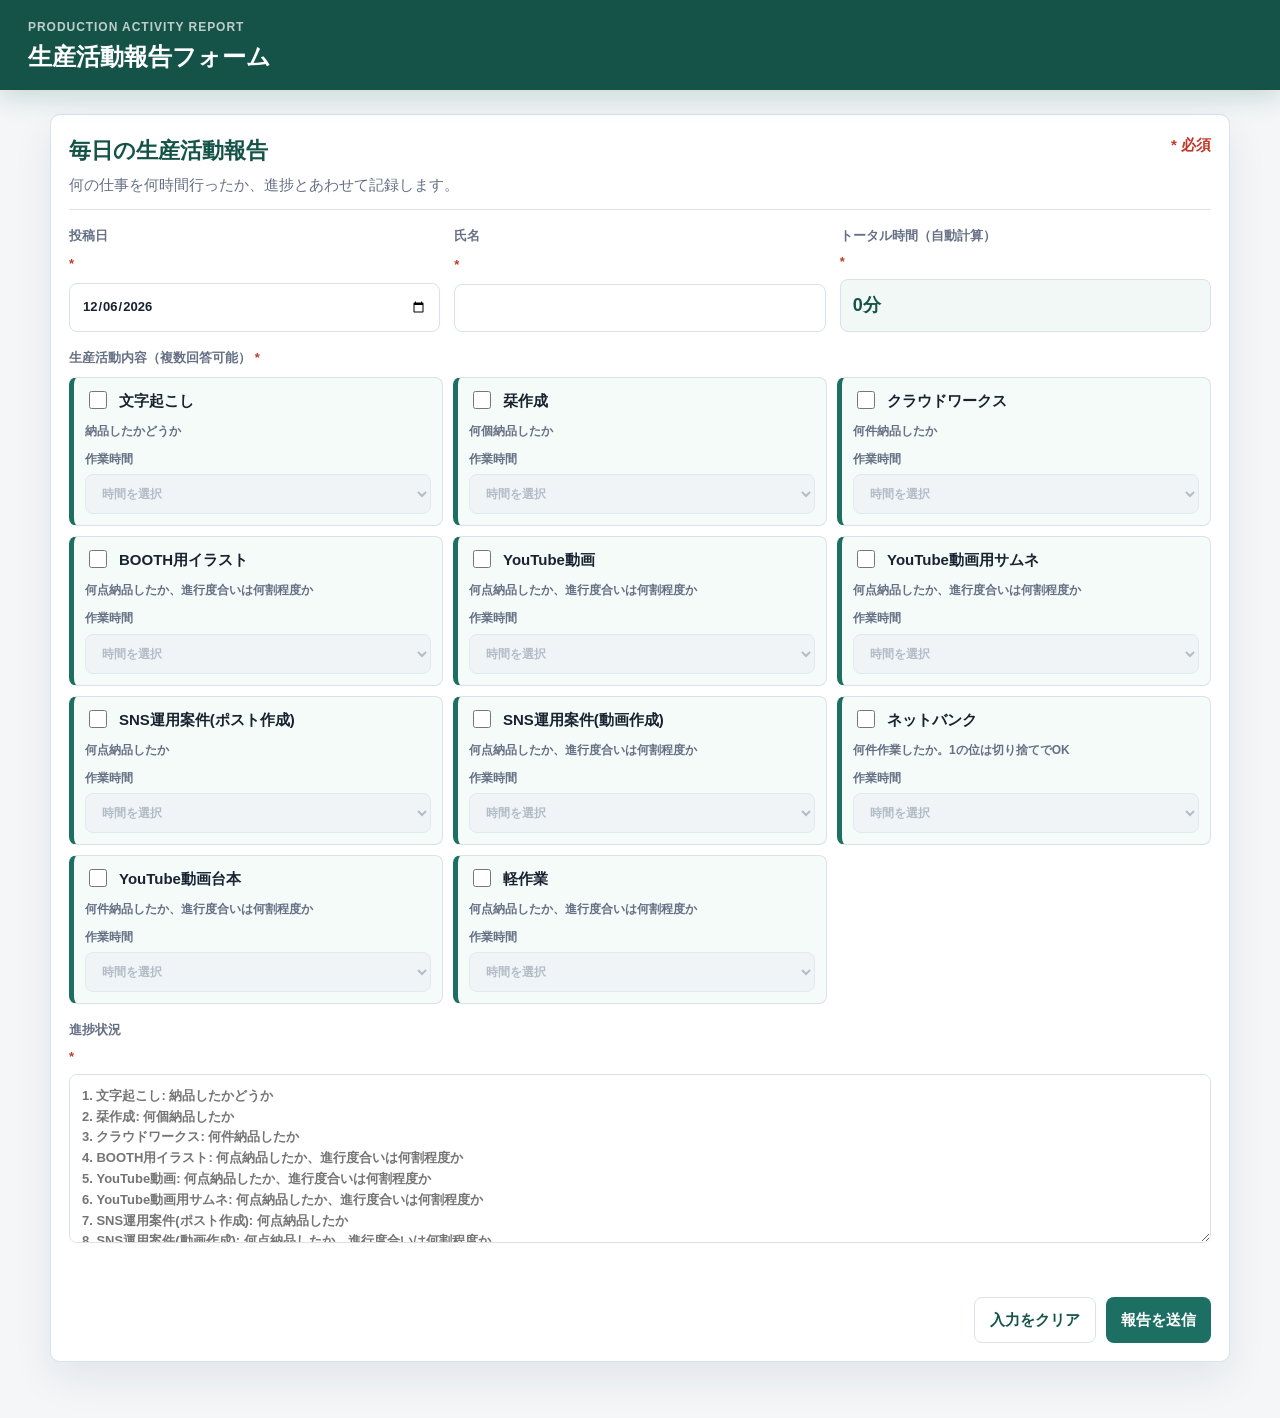
==== index.html @ f0c2f80b "Create production activity admin copy 2" ====
<!DOCTYPE html>
<html lang="ja">
<head>
  <meta charset="UTF-8">
  <meta name="viewport" content="width=device-width, initial-scale=1.0">
  <title>生産活動報告フォーム</title>
  <link rel="stylesheet" href="style.css?v=20260706-summary-chart-colors">
</head>
<body data-page="form">
  <header class="site-header">
    <div>
      <p class="eyebrow">Production Activity Report</p>
      <h1>生産活動報告フォーム</h1>
    </div>
  </header>

  <main class="form-shell">
    <section class="form-panel" aria-labelledby="report-title">
      <div class="panel-head">
        <div>
          <h2 id="report-title">毎日の生産活動報告</h2>
          <p>何の仕事を何時間行ったか、進捗とあわせて記録します。</p>
        </div>
        <span class="required-note">* 必須</span>
      </div>

      <form id="report-form" autocomplete="off">
        <div class="form-grid">
          <label>
            投稿日 <span class="required">*</span>
            <input type="date" id="report-date" required>
          </label>

          <label>
            氏名 <span class="required">*</span>
            <input type="text" id="report-name" required>
          </label>

          <label>
            トータル時間（自動計算） <span class="required">*</span>
            <input type="text" id="report-minutes-display" class="total-time-input" value="0分" readonly>
            <input type="hidden" id="report-minutes" value="0">
          </label>
        </div>

        <section class="field-block">
          <div class="field-title">生産活動内容（複数回答可能） <span class="required">*</span></div>
          <div id="activity-list" class="activity-grid"></div>
        </section>

        <label class="progress-field">
          進捗状況 <span class="required">*</span>
          <textarea id="report-progress" rows="7" required></textarea>
        </label>

        <div id="form-message" class="form-message" role="status" aria-live="polite"></div>

        <div class="form-actions">
          <button type="button" class="secondary-button" id="clear-form">入力をクリア</button>
          <button type="submit" class="primary-button">報告を送信</button>
        </div>
      </form>
    </section>
  </main>

  <script src="config.js?v=20260706-soft-date-check"></script>
  <script src="app.js?v=20260706-soft-date-check"></script>
</body>
</html>
---- style.css ----
:root {
  --bg: #f4f6f8;
  --card: #ffffff;
  --panel: #f9fbfd;
  --text: #182230;
  --muted: #667085;
  --line: #d9e1ea;
  --primary: #1d6f63;
  --primary-dark: #155348;
  --accent: #2e75b6;
  --danger: #c0392b;
  --warn: #b56a00;
  --shadow: 0 16px 40px rgba(24, 34, 48, 0.08);
}

* {
  box-sizing: border-box;
}

body {
  margin: 0;
  color: var(--text);
  background: var(--bg);
  font-family: "Yu Gothic UI", "Meiryo", "Hiragino Kaku Gothic ProN", sans-serif;
  font-size: 15px;
  line-height: 1.6;
}

button,
input,
select,
textarea {
  font: inherit;
}

button {
  cursor: pointer;
}

.site-header {
  position: sticky;
  top: 0;
  z-index: 10;
  display: flex;
  align-items: center;
  justify-content: space-between;
  gap: 16px;
  padding: 18px 28px;
  color: #fff;
  background: #155348;
  box-shadow: 0 8px 24px rgba(21, 83, 72, 0.18);
}

.site-header h1 {
  margin: 0;
  font-size: 24px;
  line-height: 1.3;
}

.eyebrow {
  margin: 0 0 4px;
  color: rgba(255, 255, 255, 0.72);
  font-size: 12px;
  font-weight: 800;
  letter-spacing: 0.08em;
  text-transform: uppercase;
}


.storage-status {
  position: sticky;
  top: 76px;
  z-index: 9;
  border-bottom: 1px solid var(--line);
  padding: 10px 28px;
  font-size: 13px;
  font-weight: 900;
}

.storage-status.ok {
  color: #145342;
  background: #e9f8f2;
}

.storage-status.warn {
  color: #7a4b00;
  background: #fff4db;
}

.storage-status.error {
  color: #8f1d13;
  background: #fdecea;
}

.admin-link {
  display: inline-flex;
  align-items: center;
  justify-content: center;
  border: 1px solid rgba(255, 255, 255, 0.42);
  border-radius: 999px;
  padding: 9px 14px;
  color: #fff;
  text-decoration: none;
  white-space: nowrap;
  font-weight: 800;
}

.form-shell,
.admin-shell {
  width: min(1180px, calc(100% - 28px));
  margin: 24px auto 56px;
}

.form-panel,
.login-panel,
.toolbar-card,
.card {
  border: 1px solid var(--line);
  border-radius: 10px;
  background: var(--card);
  box-shadow: var(--shadow);
}

.form-panel,
.login-panel,
.toolbar-card,
.card {
  padding: 18px;
}

.panel-head,
.card-head {
  display: flex;
  align-items: flex-start;
  justify-content: space-between;
  gap: 16px;
  border-bottom: 1px solid var(--line);
  margin-bottom: 16px;
  padding-bottom: 12px;
}

.panel-head h2,
.card-head h2 {
  margin: 0;
  color: var(--primary-dark);
  font-size: 22px;
}

.panel-head p {
  margin: 4px 0 0;
  color: var(--muted);
}

.card-head .muted {
  margin: 4px 0 0;
}

.section-kicker {
  margin: 0 0 4px;
  color: var(--primary);
  font-size: 12px;
  font-weight: 900;
}

.management-note {
  display: grid;
  gap: 6px;
  border: 1px solid #c7e2d8;
  border-left: 5px solid var(--primary);
  border-radius: 8px;
  margin-bottom: 16px;
  padding: 13px 14px;
  color: #145342;
  background: #f0fbf7;
}

.management-note strong,
.management-note span {
  display: block;
}

.management-note span {
  color: var(--muted);
  font-size: 13px;
  font-weight: 800;
}
.confirm-panel {
  display: grid;
  gap: 8px;
  border: 1px solid #f0cf8a;
  border-left: 5px solid var(--warn);
  border-radius: 8px;
  margin-top: 12px;
  padding: 12px;
  color: #704200;
  background: #fff7e8;
}

.confirm-panel strong,
.confirm-panel span {
  display: block;
}

.confirm-panel span {
  font-size: 13px;
  font-weight: 800;
}

.required,
.required-note {
  color: var(--danger);
  font-weight: 900;
}

label {
  display: grid;
  gap: 6px;
  color: var(--muted);
  font-size: 13px;
  font-weight: 900;
}

input,
select,
textarea {
  width: 100%;
  border: 1px solid var(--line);
  border-radius: 8px;
  padding: 11px 12px;
  color: var(--text);
  background: #fff;
}

textarea {
  resize: vertical;
}

input:focus,
select:focus,
textarea:focus {
  outline: 3px solid rgba(29, 111, 99, 0.18);
  border-color: var(--primary);
}

.form-grid {
  display: grid;
  grid-template-columns: repeat(3, minmax(0, 1fr));
  gap: 14px;
}

.field-block,
.progress-field {
  margin-top: 16px;
}

.field-title {
  margin-bottom: 8px;
  color: var(--muted);
  font-size: 13px;
  font-weight: 900;
}

.activity-grid {
  display: grid;
  grid-template-columns: repeat(3, minmax(0, 1fr));
  gap: 10px;
}

.activity-card {
  display: grid;
  grid-template-columns: auto 1fr;
  gap: 5px 9px;
  align-items: start;
  border: 1px solid var(--line);
  border-left: 5px solid var(--primary);
  border-radius: 8px;
  padding: 11px;
  color: var(--text);
  background: #f5fbf9;
}

.activity-card input {
  width: 18px;
  height: 18px;
  margin-top: 2px;
}

.activity-card span {
  font-weight: 900;
}

.activity-card small {
  grid-column: 2;
  color: var(--muted);
  font-size: 12px;
  font-weight: 700;
}
.total-time-input {
  color: var(--primary-dark);
  background: #f1f8f5;
  font-size: 18px;
  font-weight: 900;
}

.activity-card-with-time {
  grid-template-columns: 1fr;
  gap: 9px;
}

.activity-card-with-time.selected {
  background: #ecf8f4;
  border-color: #b8ddd1;
}

.activity-check-line {
  display: grid;
  grid-template-columns: auto 1fr;
  gap: 5px 9px;
  align-items: start;
  color: var(--text);
  font-size: 15px;
}

.activity-card-with-time small {
  grid-column: auto;
}

.activity-time-field {
  display: grid;
  gap: 5px;
  color: var(--muted);
  font-size: 12px;
  font-weight: 900;
}

.activity-time-field select:disabled {
  color: #98a2b3;
  background: #eef2f6;
}

.form-message {
  min-height: 24px;
  margin-top: 14px;
  font-weight: 900;
}

.form-message.ok {
  color: var(--primary-dark);
}

.form-message.error {
  color: var(--danger);
}

.form-actions,
.inline-actions {
  display: flex;
  flex-wrap: wrap;
  gap: 10px;
  justify-content: flex-end;
  margin-top: 16px;
}

.primary-button,
.secondary-button,
.danger-button {
  border: 0;
  border-radius: 8px;
  padding: 10px 15px;
  font-weight: 900;
}

.primary-button {
  color: #fff;
  background: var(--primary);
}

.secondary-button {
  border: 1px solid var(--line);
  color: var(--primary-dark);
  background: #fff;
}

.danger-button {
  color: #fff;
  background: var(--danger);
}

.small {
  padding: 7px 10px;
  font-size: 13px;
}

.file-button {
  display: inline-flex;
  align-items: center;
  justify-content: center;
  margin: 0;
  font-size: 15px;
}

.hidden {
  display: none !important;
}

.login-panel {
  max-width: 520px;
  margin: 0 auto;
}

.login-form,
.pin-form {
  display: grid;
  gap: 12px;
}

.admin-tabs {
  display: flex;
  flex-wrap: wrap;
  gap: 8px;
  margin-bottom: 14px;
}

.admin-tab {
  border: 1px solid var(--line);
  border-radius: 999px;
  padding: 10px 16px;
  color: var(--primary-dark);
  background: #fff;
  font-weight: 900;
}

.admin-tab.active {
  border-color: var(--primary);
  color: #fff;
  background: var(--primary);
}

.admin-view {
  display: none;
}

.admin-view.active {
  display: block;
}

.period-row {
  display: grid;
  grid-template-columns: auto auto minmax(130px, 180px) minmax(190px, 1fr) minmax(260px, 1.2fr);
  gap: 10px;
  align-items: end;
}

.period-label {
  border: 1px solid #bfcede;
  border-radius: 8px;
  padding: 10px 12px;
  color: #19486f;
  background: #eef6ff;
  font-weight: 900;
}

.kpi-grid {
  display: grid;
  grid-template-columns: repeat(4, minmax(0, 1fr));
  gap: 10px;
  margin-top: 12px;
}

.kpi-card {
  border: 1px solid var(--line);
  border-left: 5px solid var(--primary);
  border-radius: 8px;
  padding: 12px;
  background: #f5fbf9;
}

.kpi-card span {
  display: block;
  color: var(--muted);
  font-size: 12px;
  font-weight: 900;
}

.kpi-card strong {
  display: block;
  margin-top: 4px;
  color: var(--primary-dark);
  font-size: 22px;
  line-height: 1.15;
}

.chart-grid,
.table-grid,
.settings-grid {
  display: grid;
  grid-template-columns: repeat(2, minmax(0, 1fr));
  gap: 14px;
  margin-top: 14px;
  align-items: start;
}

.card-head h2 {
  font-size: 19px;
}

.card-head span {
  color: var(--muted);
  font-size: 12px;
  font-weight: 900;
}

.card-head select {
  width: min(260px, 100%);
}

.chart-card {
  border-top: 4px solid transparent;
}

.chart-card-overall {
  border-top-color: #147a65;
}

.chart-card-staff {
  border-top-color: #4f46e5;
}

.chart-card-overall .card-head h2 {
  color: #0f5f50;
}

.chart-card-staff .card-head h2 {
  color: #4338ca;
}

.bar-chart {
  display: grid;
  gap: 12px;
}

.bar-row {
  display: grid;
  gap: 6px;
}

.bar-meta {
  display: flex;
  align-items: center;
  justify-content: space-between;
  gap: 12px;
}

.bar-meta strong {
  min-width: 0;
  overflow: hidden;
  text-overflow: ellipsis;
  white-space: nowrap;
}

.bar-meta span {
  color: var(--muted);
  white-space: nowrap;
  font-size: 12px;
  font-weight: 900;
}

.bar-track {
  height: 16px;
  overflow: hidden;
  border-radius: 999px;
  background: #edf2f7;
}

.bar-fill {
  height: 100%;
  border-radius: inherit;
  background: linear-gradient(90deg, var(--primary), var(--accent));
}

.chart-card-overall .bar-track {
  background: #e4f4ef;
}

.chart-card-overall .bar-fill {
  background: linear-gradient(90deg, #147a65, #2ea47f);
}

.chart-card-staff .bar-track {
  background: #eef2ff;
}

.chart-card-staff .bar-fill {
  background: linear-gradient(90deg, #4f46e5, #2f80d1);
}

.table-wrap {
  overflow: auto;
  border: 1px solid var(--line);
  border-radius: 8px;
}

table {
  width: 100%;
  border-collapse: collapse;
}

th,
td {
  border-bottom: 1px solid var(--line);
  padding: 9px 8px;
  vertical-align: top;
  text-align: left;
  font-size: 13px;
}

th {
  color: #19486f;
  background: #eef6ff;
  font-weight: 900;
}

tr:last-child td {
  border-bottom: 0;
}

.report-table {
  min-width: 980px;
}

.date-check-table {
  min-width: 900px;
}

.report-table td:nth-child(6) {
  min-width: 280px;
  white-space: pre-wrap;
}

.status-pill {
  display: inline-flex;
  align-items: center;
  justify-content: center;
  border-radius: 999px;
  padding: 4px 9px;
  font-size: 12px;
  font-weight: 900;
  white-space: nowrap;
}

.status-pill.ok {
  color: #145342;
  background: #e4f6ee;
}

.status-pill.error {
  color: #8f1d13;
  background: #fdecea;
}

.report-tools {
  display: grid;
  grid-template-columns: minmax(220px, 1fr) minmax(150px, 180px) minmax(150px, 180px) auto;
  gap: 10px;
  align-items: end;
  margin: 0 0 14px;
}

.edit-panel {
  border: 1px solid var(--line);
  border-left: 5px solid var(--accent);
  border-radius: 8px;
  margin: 0 0 14px;
  padding: 14px;
  background: var(--panel);
}

.compact-head {
  margin-bottom: 12px;
  padding-bottom: 10px;
}

.compact-head h3 {
  margin: 0;
  color: var(--primary-dark);
  font-size: 18px;
}

.history-panel {
  border-top: 1px solid var(--line);
  margin-top: 14px;
  padding-top: 12px;
}

.history-panel summary {
  cursor: pointer;
  color: var(--primary-dark);
  font-weight: 900;
}

.history-list {
  display: grid;
  gap: 8px;
  max-height: 300px;
  overflow: auto;
  margin-top: 10px;
}

.history-item {
  border: 1px solid var(--line);
  border-radius: 8px;
  padding: 10px;
  background: #fff;
}

.history-item strong,
.history-item span {
  display: block;
}

.history-meta {
  color: var(--muted);
  font-size: 12px;
  font-weight: 800;
}

.history-actions {
  display: flex;
  flex-wrap: wrap;
  gap: 8px;
  margin-top: 8px;
}

.activity-editor {
  display: grid;
  gap: 10px;
}

.activity-editor-row {
  display: grid;
  grid-template-columns: minmax(160px, 1fr) minmax(240px, 1.4fr) auto auto;
  gap: 10px;
  align-items: end;
  border: 1px solid var(--line);
  border-left: 5px solid var(--accent);
  border-radius: 8px;
  padding: 10px;
  background: var(--panel);
}

.check-line {
  display: inline-flex;
  align-items: center;
  gap: 8px;
  padding-bottom: 10px;
  color: var(--primary-dark);
  white-space: nowrap;
}

.check-line input {
  width: 18px;
  height: 18px;
}

.empty-state {
  border: 1px dashed #c6d2df;
  border-radius: 8px;
  padding: 16px;
  color: var(--muted);
  background: #fafcff;
  font-weight: 800;
}

@media (max-width: 980px) {
  .site-header,
  .panel-head,
  .card-head {
    align-items: stretch;
    flex-direction: column;
  }

  .form-grid,
  .activity-grid,
  .report-tools,
  .period-row,
  .kpi-grid,
  .chart-grid,
  .table-grid,
  .settings-grid,
  .activity-editor-row {
    grid-template-columns: 1fr;
  }

  .form-actions,
  .inline-actions {
    justify-content: stretch;
  }

  .form-actions button,
  .inline-actions button {
    width: 100%;
  }
}
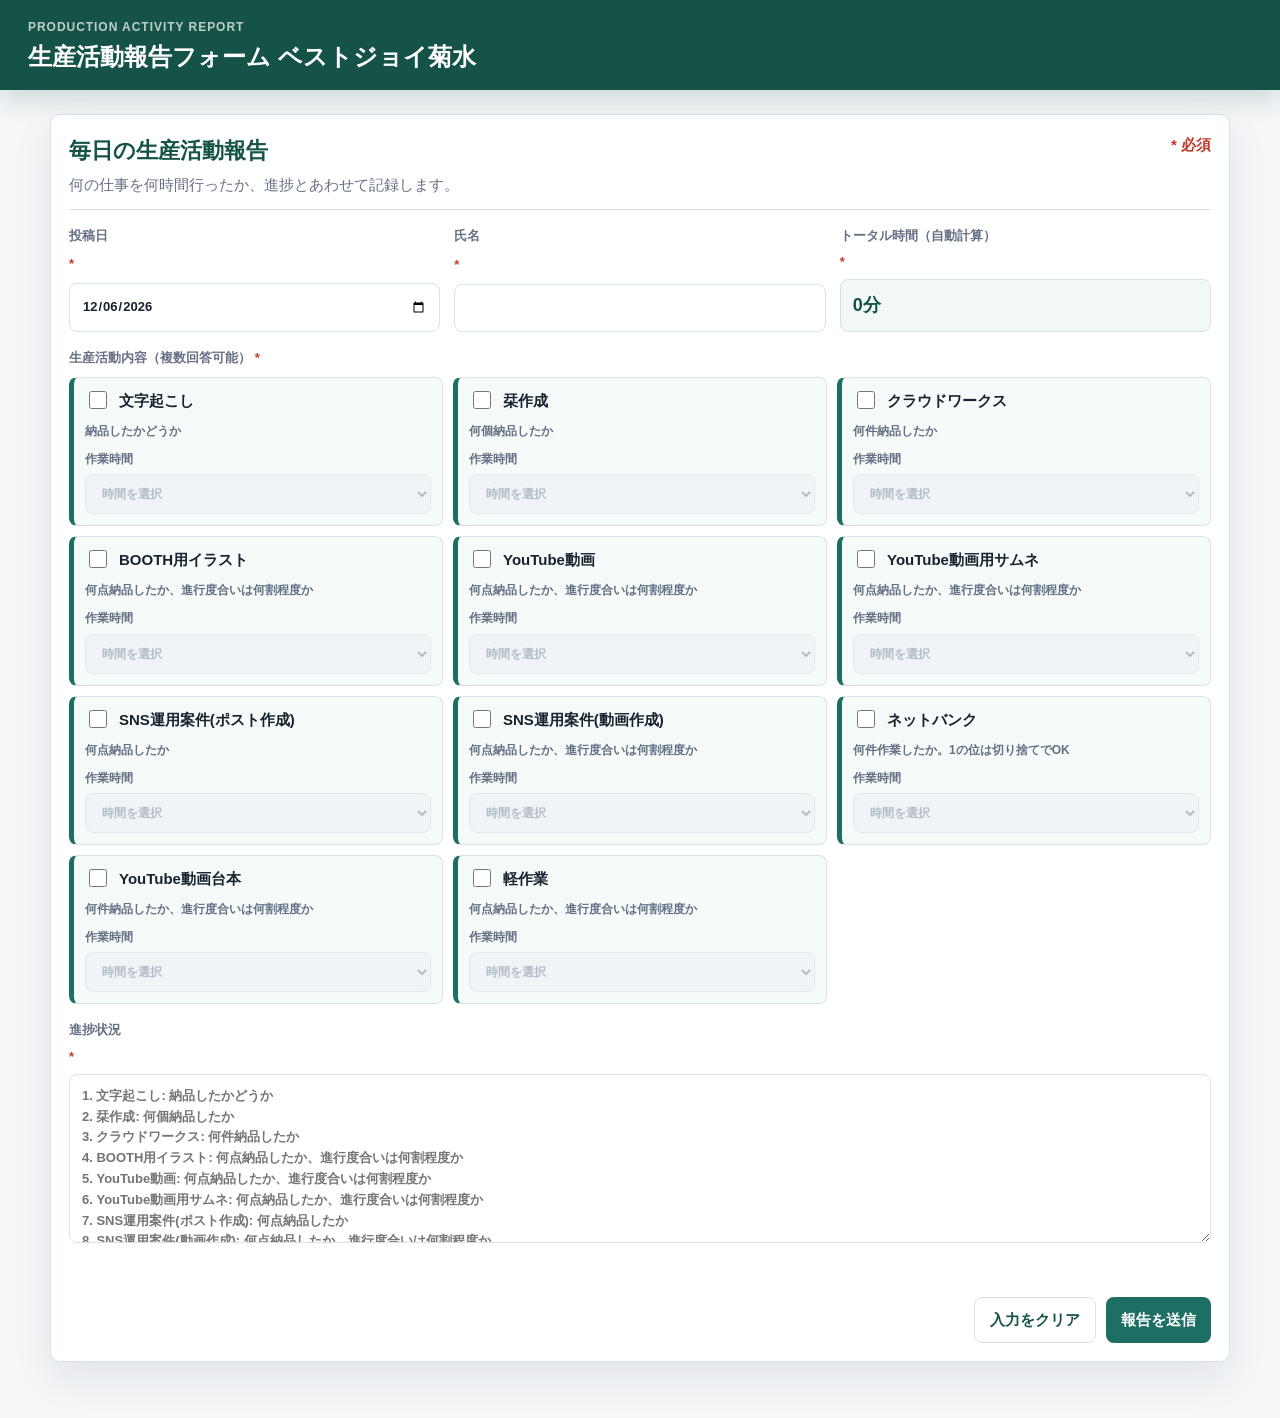
==== commit 4b89b646: "報告フォームをベストジョイ菊水名義へ変更" ====
--- a/index.html
+++ b/index.html
@@ -3,14 +3,14 @@
 <head>
   <meta charset="UTF-8">
   <meta name="viewport" content="width=device-width, initial-scale=1.0">
-  <title>生産活動報告フォーム</title>
+  <title>生産活動報告フォーム ベストジョイ菊水</title>
   <link rel="stylesheet" href="style.css?v=20260706-summary-chart-colors">
 </head>
 <body data-page="form">
   <header class="site-header">
     <div>
       <p class="eyebrow">Production Activity Report</p>
-      <h1>生産活動報告フォーム</h1>
+      <h1>生産活動報告フォーム ベストジョイ菊水</h1>
     </div>
   </header>
 
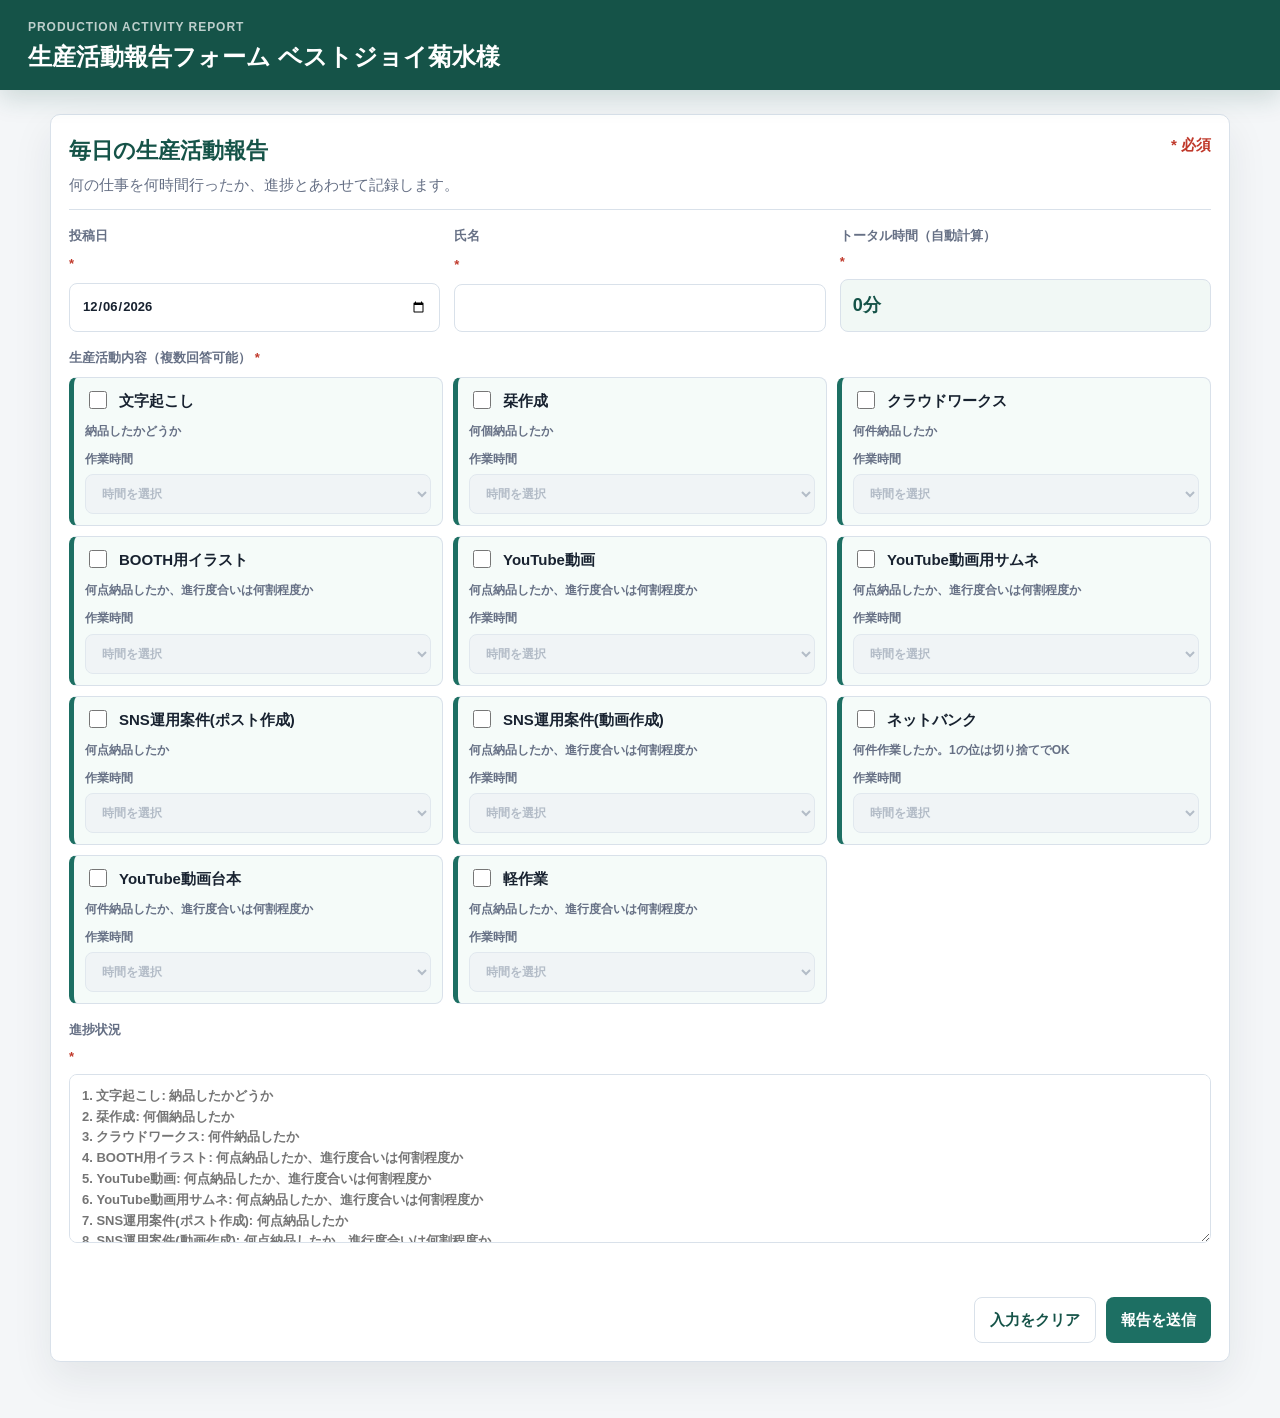
==== commit 61cf34f6: "ベストジョイ菊水に敬称を追加" ====
--- a/index.html
+++ b/index.html
@@ -3,14 +3,14 @@
 <head>
   <meta charset="UTF-8">
   <meta name="viewport" content="width=device-width, initial-scale=1.0">
-  <title>生産活動報告フォーム ベストジョイ菊水</title>
+  <title>生産活動報告フォーム ベストジョイ菊水様</title>
   <link rel="stylesheet" href="style.css?v=20260706-summary-chart-colors">
 </head>
 <body data-page="form">
   <header class="site-header">
     <div>
       <p class="eyebrow">Production Activity Report</p>
-      <h1>生産活動報告フォーム ベストジョイ菊水</h1>
+      <h1>生産活動報告フォーム ベストジョイ菊水様</h1>
     </div>
   </header>
 
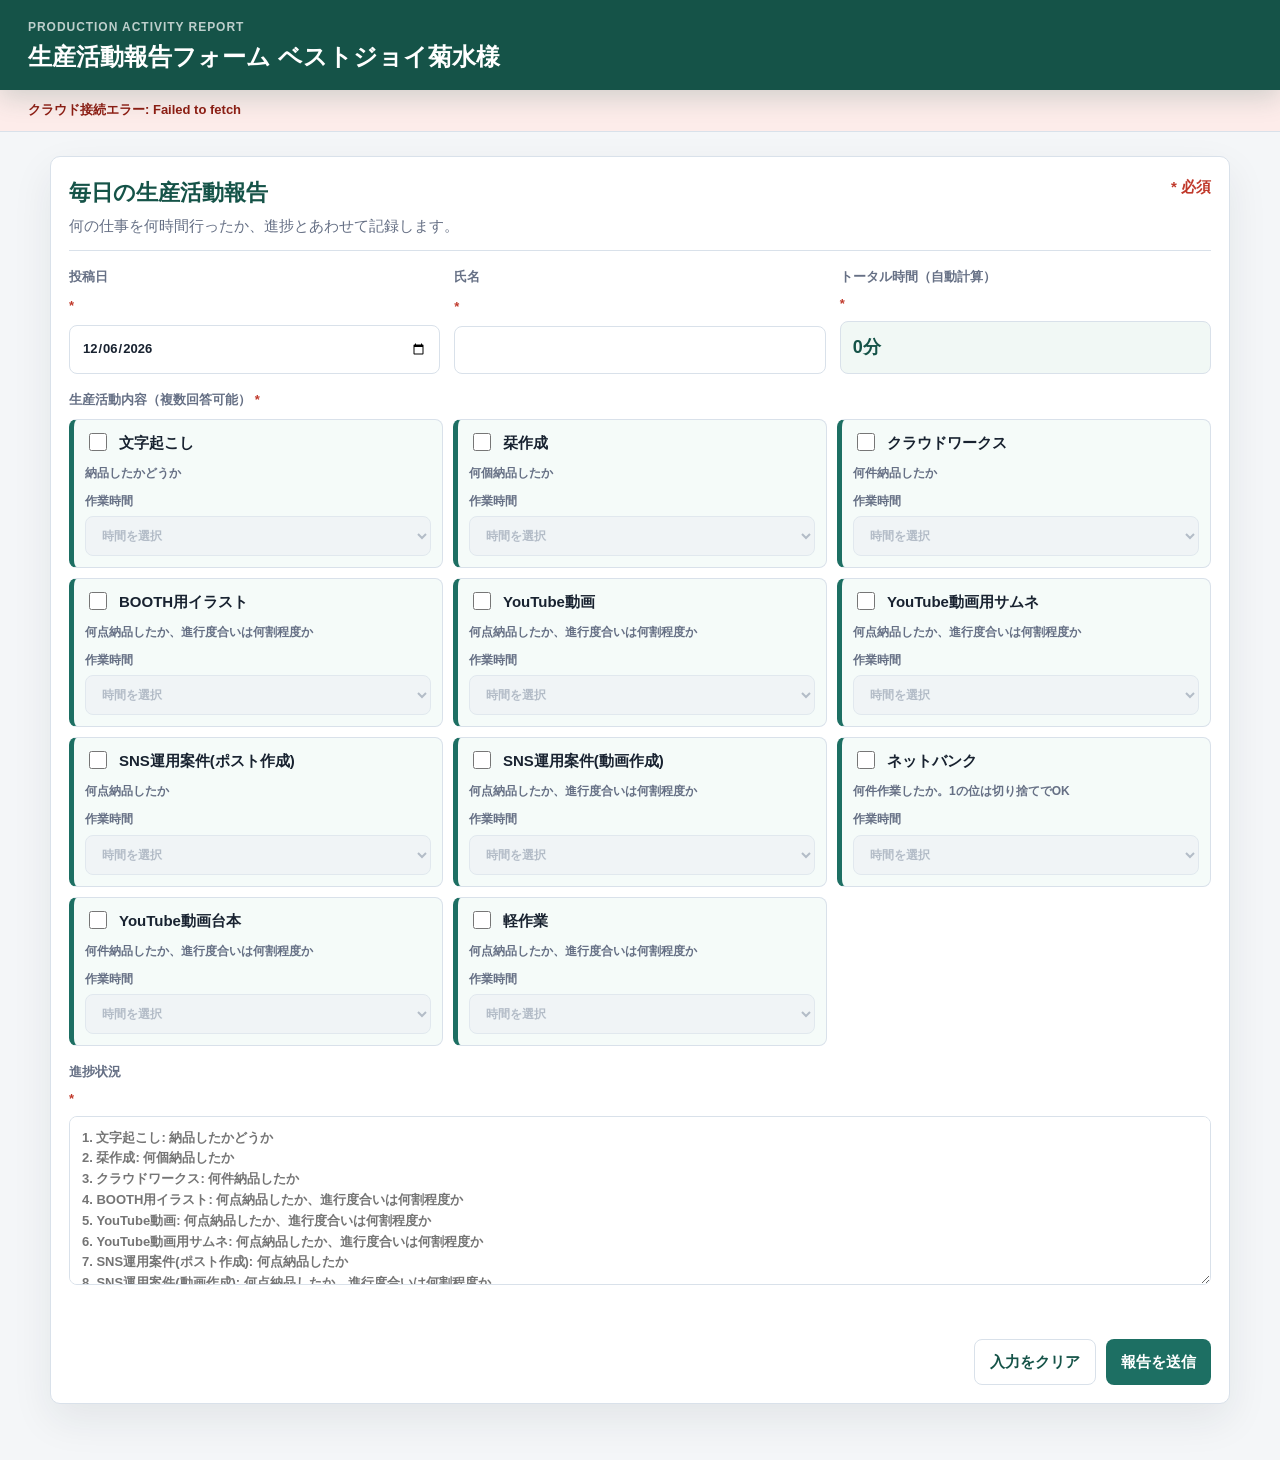
==== commit f2273f64: "Harden save integrity and long-term recovery" ====
--- a/index.html
+++ b/index.html
@@ -14,7 +14,22 @@
     </div>
   </header>
 
+  <div id="storage-status" class="storage-status warn" role="status" aria-live="polite">保存先を確認しています。</div>
+  <div id="capacity-warning" class="capacity-warning" role="alert" hidden></div>
+
+
   <main class="form-shell">
+
+    <section id="pending-report-panel" class="pending-report-panel" aria-labelledby="pending-report-title" hidden>
+      <div class="panel-head">
+        <div>
+          <h2 id="pending-report-title">未送信・要確認データ</h2>
+          <p>クラウド保存が完了していない報告です。内容を修正して再送するか、不要な場合だけ破棄してください。</p>
+        </div>
+      </div>
+      <div id="pending-report-list" class="pending-report-list"></div>
+    </section>
+
     <section class="form-panel" aria-labelledby="report-title">
       <div class="panel-head">
         <div>
@@ -64,6 +79,6 @@
   </main>
 
   <script src="config.js?v=20260706-soft-date-check"></script>
-  <script src="app.js?v=20260706-soft-date-check"></script>
+  <script src="app.js?v=20260730-save-integrity"></script>
 </body>
 </html>
--- a/style.css
+++ b/style.css
@@ -92,6 +92,88 @@
   background: #fdecea;
 }
 
+.capacity-warning {
+  border-bottom: 1px solid #f0c36d;
+  padding: 10px 28px;
+  color: #7a4b00;
+  background: #fff4db;
+  font-size: 13px;
+  font-weight: 800;
+}
+
+.pending-report-panel {
+  margin-bottom: 18px;
+  border: 2px solid #d97b00;
+  border-radius: 8px;
+  padding: 18px;
+  background: #fffaf2;
+}
+
+.pending-report-list {
+  display: grid;
+  gap: 10px;
+}
+
+.pending-report-item {
+  display: grid;
+  grid-template-columns: minmax(0, 1fr) auto;
+  align-items: center;
+  gap: 16px;
+  border: 1px solid #e6c58e;
+  border-radius: 6px;
+  padding: 12px;
+  background: #fff;
+}
+
+.pending-report-item.blocked {
+  border-color: #dc7770;
+  background: #fff7f6;
+}
+
+.pending-report-summary {
+  display: flex;
+  min-width: 0;
+  flex-wrap: wrap;
+  align-items: center;
+  gap: 6px 12px;
+}
+
+.pending-report-summary strong,
+.pending-report-summary span {
+  white-space: nowrap;
+}
+
+.pending-report-summary small {
+  width: 100%;
+  color: var(--danger);
+}
+
+.pending-status {
+  border-radius: 999px;
+  padding: 2px 9px;
+  color: #7a4b00;
+  background: #fff0c7;
+  font-size: 12px;
+  font-weight: 900;
+}
+
+.pending-report-item.blocked .pending-status {
+  color: #8f1d13;
+  background: #fde3e1;
+}
+
+.pending-report-actions {
+  display: flex;
+  flex-wrap: nowrap;
+  gap: 8px;
+}
+
+.pending-report-actions button {
+  min-height: 40px;
+  padding: 8px 14px;
+  white-space: nowrap;
+}
+
 .admin-link {
   display: inline-flex;
   align-items: center;
@@ -772,6 +854,13 @@
 }
 
 @media (max-width: 980px) {
+  .pending-report-item {
+    grid-template-columns: 1fr;
+  }
+
+  .pending-report-actions {
+    justify-content: flex-start;
+  }
   .site-header,
   .panel-head,
   .card-head {
